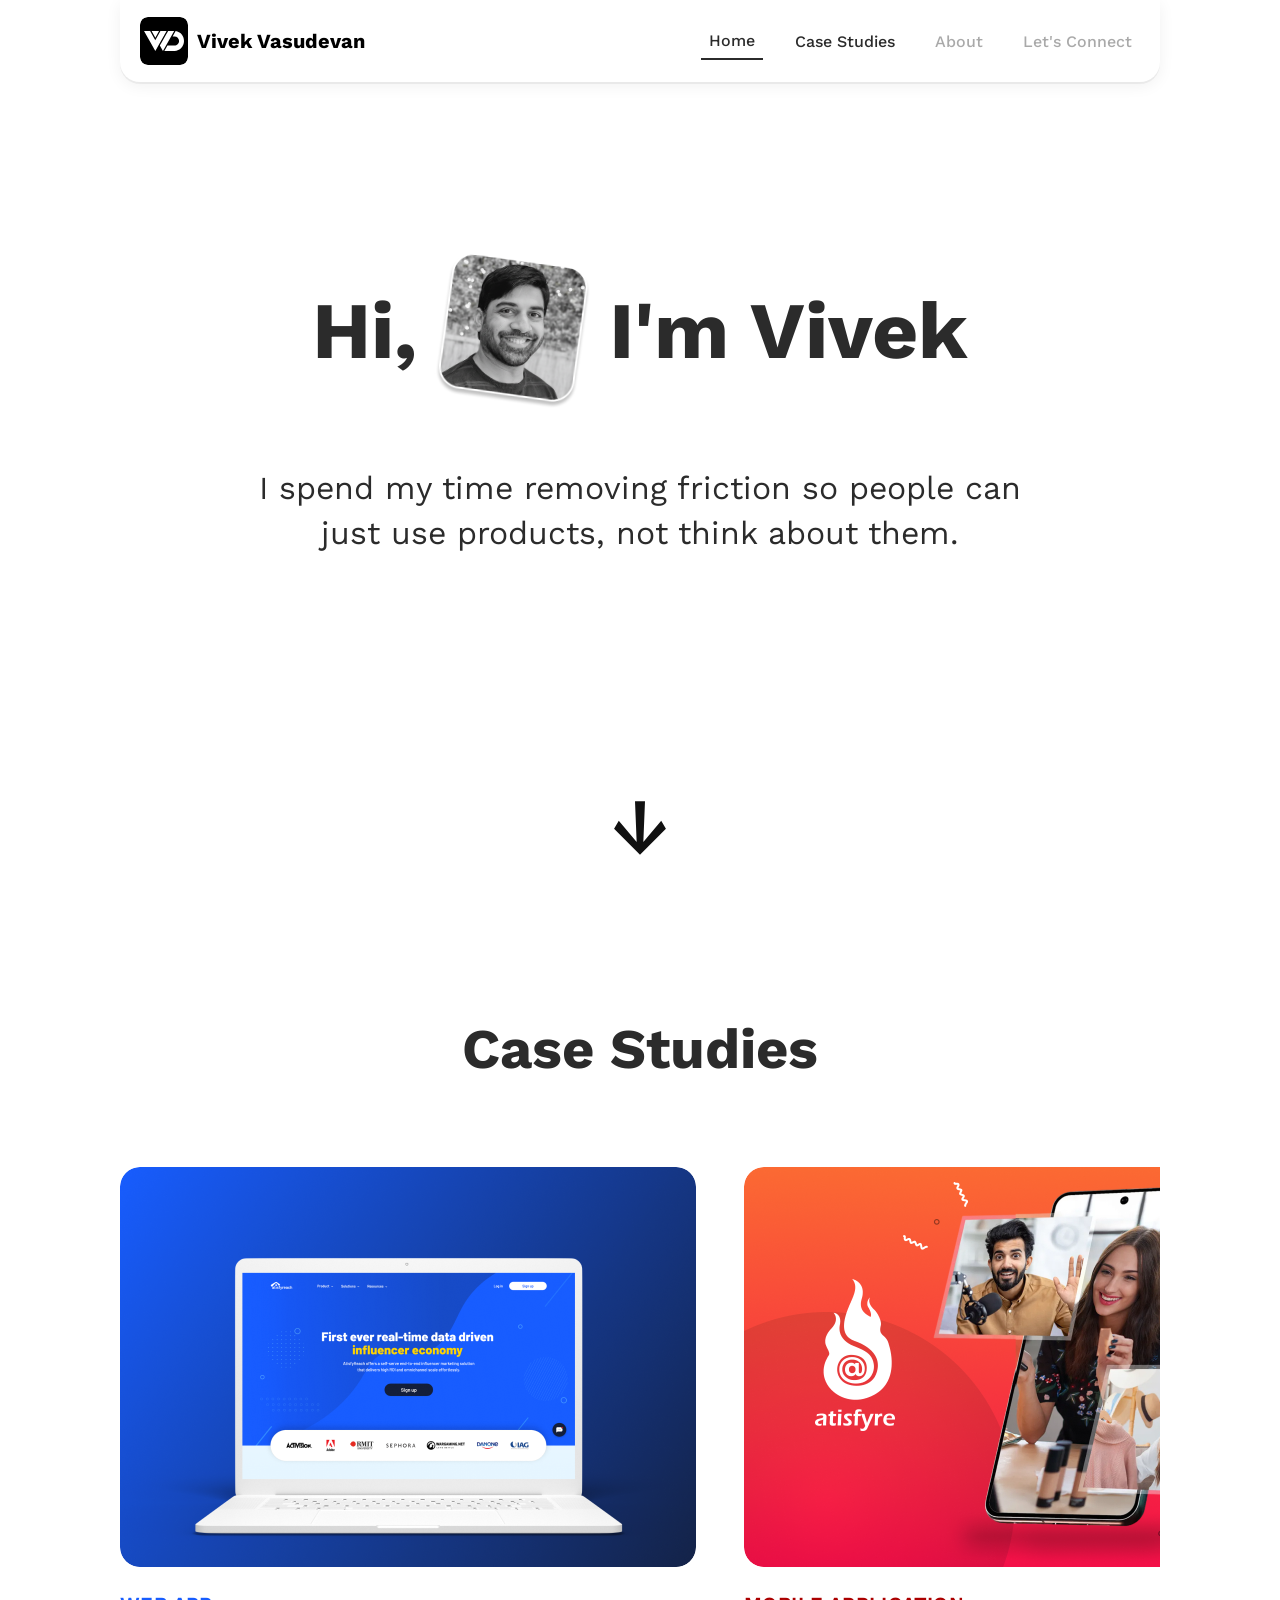
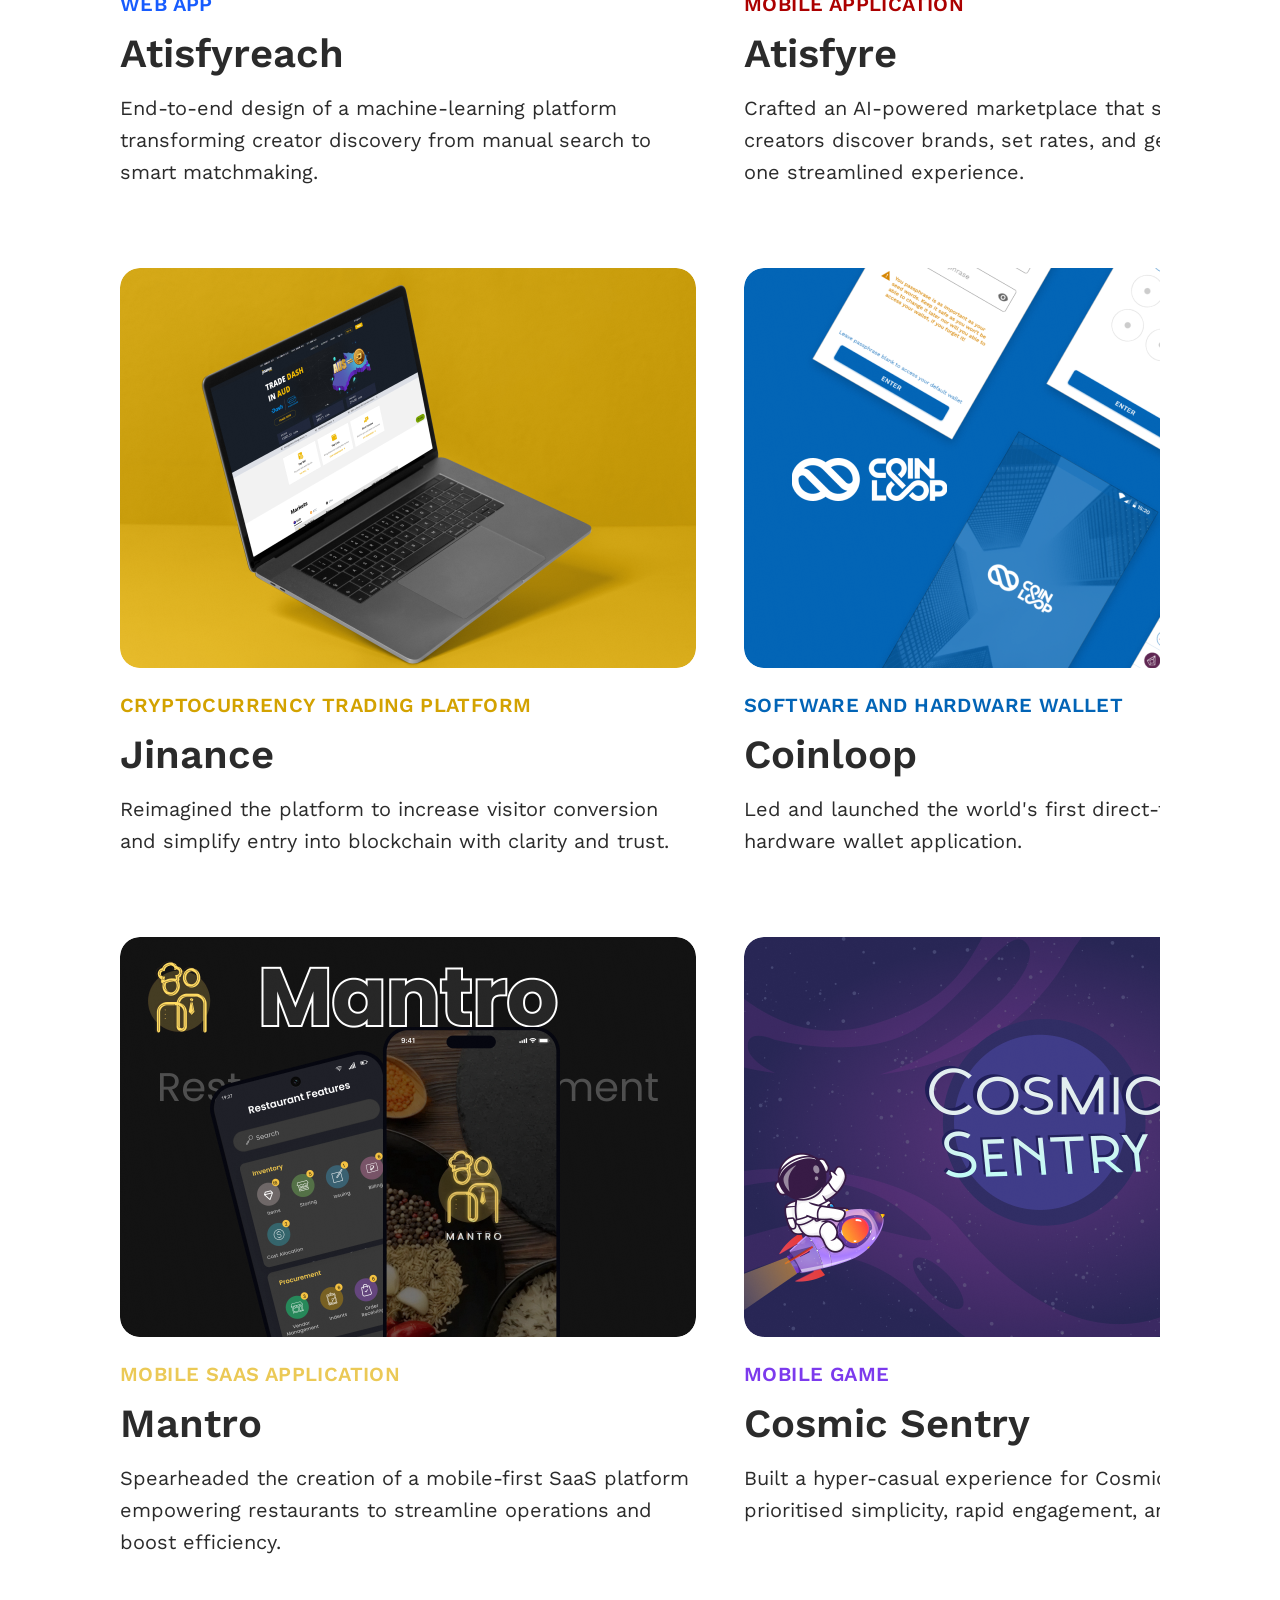
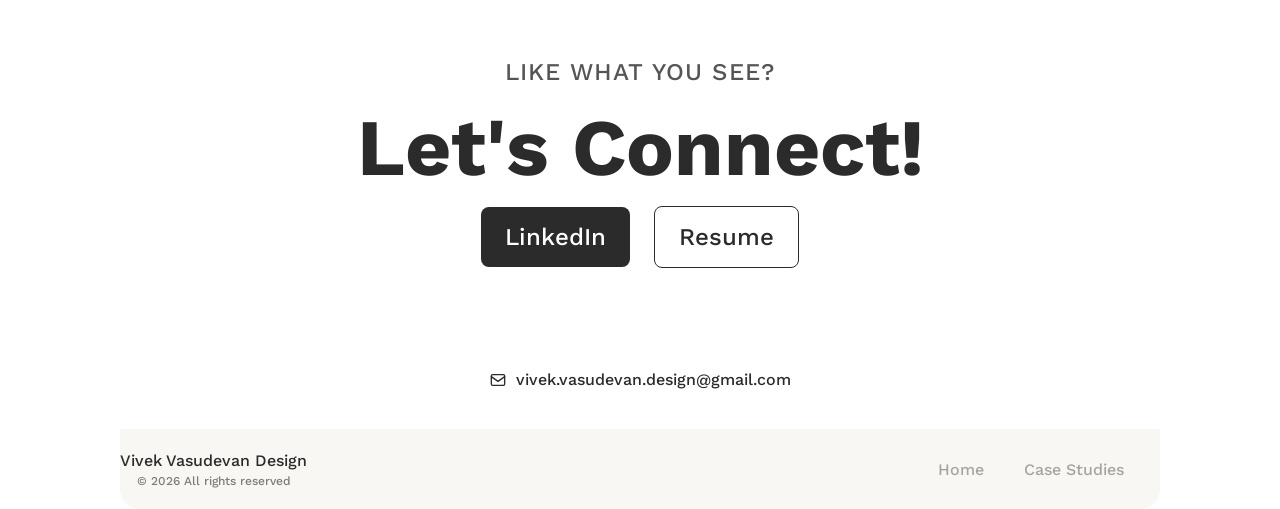
==== index.html @ 22c985d7 "Update resume download link to latest CV file Co-Authored-By: Claude Sonnet 4.6 <noreply@anthropic.c" ====
<!DOCTYPE html>
<html lang="en">
<head>
  <meta charset="UTF-8" />
  <meta name="viewport" content="width=device-width, initial-scale=1.0" />
  <title>Vivek Vasudevan Design</title>
  <link href="https://fonts.googleapis.com/css2?family=Work+Sans:wght@400;500;600;700&display=swap" rel="stylesheet" />
  <style>
    /* ─── Grid system ───────────────────────────────────── */
    :root {
      --page-max:      1440px;
      --page-margin:   120px;          /* left & right margin */
      --content-width: 1200px;         /* 1440 - 2×120 */
      --cols:          12;
      --gutter:        16px;
      /* column width: (1200 - 11×16) / 12 = 85.33px */
      --col-width:     calc((var(--content-width) - 11 * var(--gutter)) / var(--cols));
      /* 6-col span (each card): 576px = (content - 3-gutter gap) / 2 */
      --card-cols:     6;
      --card-gap:      calc(3 * var(--gutter));   /* 48px — 3 gutters between columns */
      --card-width:    calc((var(--content-width) - var(--card-gap)) / 2); /* 576px */
      --card-row-gap:  80px;
    }

    /* ─── Reset ─────────────────────────────────────────── */
    *, *::before, *::after { box-sizing: border-box; margin: 0; padding: 0; }
    html { scroll-behavior: smooth; }

    /* ─── Base ──────────────────────────────────────────── */
    body {
      font-family: 'Work Sans', sans-serif;
      color: #2b2b2b;
      background: #ffffff;
      min-height: 100vh;
    }

    /* ─── Page wrapper (1440px) ─────────────────────────── */
    .page {
      max-width: var(--page-max);
      margin: 0 auto;
      position: relative;
    }

    /* ─── NAVIGATION ────────────────────────────────────── */
    .nav-wrap {
      position: sticky;
      top: 0;
      z-index: 100;
      padding: 0 var(--page-margin);
    }
    nav {
      background: #ffffff;
      border-radius: 0 0 20px 20px;
      height: 82px;
      padding: 0 20px;
      display: flex;
      align-items: center;
      justify-content: space-between;
      box-shadow: 0 2px 0 rgba(0,0,0,0.05), 0 4px 16px rgba(0,0,0,0.06);
      transition: box-shadow 0.3s ease;
    }
    nav.scrolled {
      box-shadow: 0 2px 0 rgba(0,0,0,0.06), 0 8px 24px rgba(0,0,0,0.1);
    }

    .nav-brand {
      display: flex;
      align-items: center;
      gap: 9px;
      text-decoration: none;
    }
    .nav-logo {
      width: 48px;
      height: 48px;
      background: #000;
      border-radius: 8px;
      padding: 4px;
      position: relative;         /* anchor the absolutely-placed image */
      flex-shrink: 0;
    }
    .nav-logo img {
      /* Sit at the correct inset (mirrors Figma: 29.17% top/bottom, 8.33% left/right)
         so the WD mark is never stretched or squished */
      position: absolute;
      top: 29.17%;
      right: 8.33%;
      bottom: 29.17%;
      left: 8.33%;
      width: auto;
      height: auto;
      max-width: 100%;
      max-height: 100%;
      object-fit: contain;
    }
    .nav-name {
      font-size: 20px;
      font-weight: 700;
      color: #000;
      white-space: nowrap;
    }

    .nav-links {
      display: flex;
      gap: 24px;
      align-items: center;
      list-style: none;
    }
    .nav-links a, .nav-links button {
      font-family: 'Work Sans', sans-serif;
      font-size: 16px;
      font-weight: 500;
      color: #2b2b2b;
      text-decoration: none;
      background: none;
      border: none;
      cursor: pointer;
      padding: 8px;
      opacity: 0.4;
      transition: opacity 0.2s;
      display: block;
    }
    .nav-links li.active a,
    .nav-links li.active button {
      opacity: 1;
      border-bottom: 2px solid #2b2b2b;
    }
    .nav-links a:hover, .nav-links button:hover { opacity: 0.8; }

    /* ─── CONTENT CARD ──────────────────────────────────── */
    .content-card {
      margin: 8px var(--page-margin) 0;
      background: #ffffff;
      border-radius: 20px;
      overflow: hidden;
    }

    /* ─── HERO ──────────────────────────────────────────── */
    .hero {
      /* 795px ≈ 9 cols + 8 gutters: 9×85.33 + 8×16 = 896px → Figma value kept exactly */
      width: 795px;
      margin: 0 auto;
      padding: 161px 0 124px;
      display: flex;
      flex-direction: column;
      align-items: center;
      gap: 232px;
    }
    .hero-text {
      display: flex;
      flex-direction: column;
      align-items: center;
      gap: 55px;
      width: 100%;
    }
    .hero-headline {
      display: flex;
      align-items: center;
      justify-content: center;
      gap: 16px;
    }
    .hero-hi, .hero-name {
      font-size: 80px;
      font-weight: 700;
      color: #2b2b2b;
      white-space: nowrap;
      line-height: 1;
    }
    .hero-photo-wrap {
      width: 160px;
      height: 160px;
      display: flex;
      align-items: center;
      justify-content: center;
      flex-shrink: 0;
    }
    .hero-photo {
      width: 150px;
      height: 150px;
      border-radius: 0;
      border: none;
      box-shadow: none;
      object-fit: cover;
      transform: rotate(4deg);
      transition: transform 0.4s cubic-bezier(.34,1.56,.64,1);
    }
    .hero-photo:hover { transform: rotate(0deg) scale(1.05); }
    .hero-tagline {
      font-size: 32px;
      font-weight: 400;
      color: #2b2b2b;
      opacity: 0.6;
      line-height: 1.4;
      text-align: center;
      width: 100%;
    }

    /* Arrow down — no bounding box, fully transparent */
    .arrow-down {
      width: 80px;
      height: 80px;
      cursor: pointer;
      display: flex;
      align-items: center;
      justify-content: center;
      background: none;           /* no fill */
      border: none;               /* no border */
      outline: none;
      box-shadow: none;
      padding: 0;
      animation: bounce 2s ease-in-out infinite;
      transition: opacity 0.3s;
    }
    .arrow-down:hover { opacity: 0.6; }
    .arrow-down img { width: 100%; height: 100%; object-fit: contain; }
    @keyframes bounce {
      0%, 100% { transform: translateY(0); }
      50% { transform: translateY(10px); }
    }

    /* ─── CASE STUDIES ──────────────────────────────────── */
    .case-studies {
      padding: 0 0 100px;
      scroll-margin-top: 110px;
    }
    .section-title {
      font-size: 56px;
      font-weight: 700;
      color: #2b2b2b;
      text-align: center;
      padding: 20px 0 80px;
      line-height: 1.35;
    }
    .cs-grid {
      display: grid;
      /* 2 × 6-col cards separated by a 3-gutter (48px) gap */
      grid-template-columns: repeat(2, var(--card-width));
      column-gap: var(--card-gap);
      row-gap: var(--card-row-gap);
      padding: 0;
      align-items: start;
    }

    /* Case Study Card */
    .cs-card {
      display: flex;
      flex-direction: column;
      gap: 25px;
      text-decoration: none;
      cursor: pointer;
      /* scroll-reveal initial state */
      opacity: 0;
      transform: translateY(40px);
      transition: opacity 0.6s ease, transform 0.6s ease;
    }
    .cs-card.visible {
      opacity: 1;
      transform: translateY(0);
    }
    .cs-card:nth-child(2) { transition-delay: 0.15s; }
    .cs-card:nth-child(4) { transition-delay: 0.15s; }
    .cs-card:nth-child(6) { transition-delay: 0.15s; }

    .cs-image {
      width: var(--card-width);
      height: 400px;
      border-radius: 20px;
      overflow: hidden;
      position: relative;
      flex-shrink: 0;
      transition: transform 0.4s cubic-bezier(.25,.46,.45,.94);
    }
    .cs-card:hover .cs-image { transform: scale(1.02); }
    .cs-image img.bg-img {
      position: absolute;
      inset: 0;
      width: 100%;
      height: 100%;
      object-fit: cover;
    }
    .cs-image .bg-fill {
      position: absolute;
      inset: 0;
      width: 100%;
      height: 100%;
    }
    .cs-image .overlay-img {
      position: absolute;
      width: 100%;
      height: 100%;
      object-fit: cover;
      object-position: center;
    }

    /* Image-specific positioning */
    .cs-img-atisfyreach .laptop {
      position: absolute;
      bottom: -5%;
      left: 50%;
      transform: translateX(-50%);
      width: 110%;
      object-fit: contain;
    }
    .cs-img-atisfyre .phones {
      position: absolute;
      inset: 0;
      width: 100%;
      height: 100%;
      object-fit: cover;
    }
    .cs-img-jinance .macbook {
      position: absolute;
      inset: -11% -13.5%;
      width: calc(100% + 27%);
      height: calc(100% + 22%);
      object-fit: cover;
    }
    .cs-img-coinloop .coinloop-img {
      position: absolute;
      right: -10%;
      top: -10%;
      width: 110%;
      height: 120%;
      object-fit: cover;
      object-position: right top;
    }
    .cs-img-mantro .phone1 {
      position: absolute;
      left: 27%;
      bottom: -5%;
      width: 47%;
      object-fit: contain;
    }
    .cs-img-mantro .phone2 {
      position: absolute;
      right: 0;
      bottom: -5%;
      width: 32%;
      object-fit: contain;
    }
    .cs-img-mantro .mantro-bg-text {
      position: absolute;
      top: 0;
      left: 0;
      right: 0;
      bottom: 0;
      display: flex;
      flex-direction: column;
      align-items: center;
      justify-content: center;
      pointer-events: none;
    }
    .cs-img-mantro .mantro-title-text {
      font-family: 'Work Sans', sans-serif;
      font-size: 80px;
      font-weight: 700;
      color: rgba(217,217,217,0.1);
      white-space: nowrap;
    }
    .cs-img-mantro .mantro-sub-text {
      font-family: 'Work Sans', sans-serif;
      font-size: 28px;
      font-weight: 400;
      color: rgba(217,217,217,0.2);
      text-align: center;
    }
    .cs-img-cosmic .cosmic-overlay {
      position: absolute;
      inset: 0;
      width: 100%;
      height: 100%;
      object-fit: cover;
    }
    .cs-img-cosmic .cosmic-text {
      position: absolute;
      inset: 0;
      display: flex;
      align-items: center;
      justify-content: center;
    }
    .cs-img-cosmic .cosmic-title-text {
      font-family: 'Work Sans', sans-serif;
      font-size: 52px;
      font-weight: 700;
      color: #fff;
      text-align: center;
      letter-spacing: 2px;
    }

    /* Card body */
    .cs-body {
      display: flex;
      flex-direction: column;
      gap: 16px;
      text-align: left;
    }
    .cs-category {
      font-size: 20px;
      font-weight: 600;
      text-transform: uppercase;
      letter-spacing: 0.02em;
    }
    .cs-info {
      display: flex;
      flex-direction: column;
      gap: 16px;
      color: #2b2b2b;
    }
    .cs-title {
      font-size: 40px;
      font-weight: 600;
      line-height: 1.1;
    }
    .cs-desc {
      font-size: 20px;
      font-weight: 400;
      line-height: 32px;
      color: #2b2b2b;
    }

    /* ─── FOOTER ────────────────────────────────────────── */
    .footer {
      display: flex;
      flex-direction: column;
      align-items: center;
      gap: 64px;
      padding-bottom: 0;
    }

    /* CTA block */
    .footer-cta {
      display: flex;
      flex-direction: column;
      gap: 12px;
      align-items: center;
      width: 100%;
    }
    .footer-eyebrow {
      font-size: 24px;
      font-weight: 500;
      color: #2b2b2b;
      opacity: 0.8;
      text-transform: uppercase;
      text-align: center;
      letter-spacing: 0.05em;
    }
    .footer-headline-wrap {
      display: flex;
      flex-direction: column;
      align-items: center;
      gap: 8px;
      height: 192px;
      justify-content: flex-start;
    }
    .footer-headline {
      font-size: 80px;
      font-weight: 700;
      color: #2b2b2b;
      text-align: center;
      line-height: 100px;
    }
    .footer-btns {
      display: flex;
      gap: 24px;
      align-items: center;
    }
    .btn-filled {
      background: #2b2b2b;
      color: #fff;
      padding: 16px 24px;
      border-radius: 8px;
      font-size: 24px;
      font-weight: 500;
      text-decoration: none;
      transition: background 0.2s, transform 0.2s;
      display: inline-block;
    }
    .btn-filled:hover { background: #444; transform: translateY(-2px); }
    .btn-outline {
      border: 1px solid #2b2b2b;
      color: #2b2b2b;
      padding: 16px 24px;
      border-radius: 8px;
      font-size: 24px;
      font-weight: 500;
      text-decoration: none;
      transition: background 0.2s, transform 0.2s;
      display: inline-block;
    }
    .btn-outline:hover { background: #f5f5f5; transform: translateY(-2px); }

    /* Footer bottom area */
    .footer-bottom-area {
      display: flex;
      flex-direction: column;
      align-items: center;
      gap: 24px;
      width: 100%;
    }
    .footer-email-link {
      display: flex;
      align-items: center;
      gap: 10px;
      padding: 16px;
      text-decoration: none;
      color: #2b2b2b;
      font-size: 16px;
      font-weight: 500;
      border-radius: 8px;
      transition: opacity 0.2s;
    }
    .footer-email-link:hover { opacity: 0.6; }
    .footer-email-link img { width: 16px; height: 16px; }

    .footer-bottom-nav {
      width: var(--content-width);
      padding: 16px 20px;
      border-radius: 20px 20px 0 0;
      background: #f8f7f4;
      display: flex;
      align-items: center;
      justify-content: space-between;
    }
    .footer-brand {
      display: flex;
      align-items: center;
      gap: 12px;
      text-decoration: none;
    }
    .footer-logo {
      width: 48px;
      height: 48px;
      background: #000;
      border-radius: 8px;
      position: relative;
      flex-shrink: 0;
    }
    .footer-logo img {
      position: absolute;
      top: 29.17%;
      right: 8.33%;
      bottom: 29.17%;
      left: 8.33%;
      width: auto;
      height: auto;
      max-width: 100%;
      max-height: 100%;
      object-fit: contain;
    }
    .footer-brand-text { display: flex; flex-direction: column; gap: 4px; }
    .footer-brand-name {
      font-size: 16px;
      font-weight: 500;
      color: #2b2b2b;
      text-align: center;
      white-space: nowrap;
    }
    .footer-brand-copy {
      font-size: 12px;
      font-weight: 500;
      color: #2b2b2b;
      opacity: 0.6;
      text-align: center;
    }
    .footer-nav-links {
      display: flex;
      gap: 24px;
      list-style: none;
    }
    .footer-nav-links a, .footer-nav-links button {
      font-family: 'Work Sans', sans-serif;
      font-size: 16px;
      font-weight: 500;
      color: #2b2b2b;
      opacity: 0.4;
      text-decoration: none;
      background: none;
      border: none;
      cursor: pointer;
      padding: 8px;
      transition: opacity 0.2s;
    }
    .footer-nav-links a:hover, .footer-nav-links button:hover { opacity: 0.8; }

    /* ─── SCROLL TO TOP ─────────────────────────────────── */
    .scroll-top {
      position: fixed;
      right: 20px;
      bottom: 40px;
      width: 98px;
      height: 98px;
      background: none;
      border: none;
      padding: 0;
      cursor: pointer;
      display: flex;
      align-items: center;
      justify-content: center;
      opacity: 0;
      transform: translateY(20px);
      transition: opacity 0.3s, transform 0.3s;
      z-index: 99;
    }
    .scroll-top.visible {
      opacity: 1;
      transform: translateY(0);
    }
    .scroll-top:hover { transform: translateY(-4px); }
    .scroll-top img { width: 98px; height: 98px; display: block; }
    .scroll-top-tooltip {
      position: fixed;
      right: 20px;
      bottom: calc(40px + 98px + 12px);
      background: #fff;
      color: #2b2b2b;
      font-family: 'Work Sans', sans-serif;
      font-size: 18px;
      font-weight: 400;
      padding: 14px 24px;
      border-radius: 16px;
      white-space: nowrap;
      box-shadow: 0 4px 20px rgba(0,0,0,0.15);
      opacity: 0;
      pointer-events: none;
      transition: opacity 0.2s;
      z-index: 199;
    }
    .scroll-top-tooltip.visible { opacity: 1; }
    @media (max-width: 1024px) {
      .scroll-top-tooltip { display: none !important; }
    }

    /* ─── REVEAL ANIMATIONS ─────────────────────────────── */
    .reveal {
      opacity: 0;
      transform: translateY(32px);
      transition: opacity 0.7s ease, transform 0.7s ease;
    }
    .reveal.visible {
      opacity: 1;
      transform: translateY(0);
    }

    /* Hero reveal (load animation) */
    .hero-hi, .hero-photo-wrap, .hero-name {
      opacity: 0;
      transform: translateY(20px);
      animation: fadeUp 0.7s ease forwards;
    }
    .hero-hi      { animation-delay: 0.2s; }
    .hero-photo-wrap { animation-delay: 0.35s; }
    .hero-name    { animation-delay: 0.5s; }
    .hero-tagline {
      opacity: 0;
      animation: fadeIn 0.8s ease forwards 0.7s;
    }
    .arrow-down {
      opacity: 0;
      animation: fadeIn 0.8s ease forwards 1s;
    }
    @keyframes fadeUp {
      to { opacity: 1; transform: translateY(0); }
    }
    @keyframes fadeIn {
      to { opacity: 1; }
    }
    /* Arrow down uses its own bounce after fadeIn */
    .arrow-down { animation: fadeIn 0.8s ease forwards 1s, bounce 2s ease-in-out 1.8s infinite; }

    /* ─── HAMBURGER BUTTON ──────────────────────────────────── */
    .nav-hamburger {
      display: none;
      flex-direction: column;
      gap: 4px;
      background: none;
      border: none;
      cursor: pointer;
      padding: 8px;
      flex-shrink: 0;
      width: 48px;
      height: 48px;
      align-items: center;
      justify-content: center;
    }
    .nav-hamburger span {
      display: block;
      width: 32px;
      height: 4px;
      background: #2b2b2b;
      border-radius: 22px;
      transition: transform 0.3s ease, opacity 0.3s ease;
    }
    /* X state: bar 1 moves down 8px and rotates +45°, bar 2 fades, bar 3 moves up 8px and rotates -45° */
    .nav-hamburger.open span:nth-child(1) { transform: translateY(8px) rotate(45deg); }
    .nav-hamburger.open span:nth-child(2) { opacity: 0; transform: scaleX(0); }
    .nav-hamburger.open span:nth-child(3) { transform: translateY(-8px) rotate(-45deg); }

    /* ─── HAMBURGER MENU OVERLAY ────────────────────────────── */
    .mobile-menu {
      display: none;
      flex-direction: column;
      gap: 12px;
      background: #fff;
      border-top: 1px solid rgba(0,0,0,0.08);
      padding: 8px 0 16px;
      /* Float over content — don't push page down */
      position: absolute;
      top: 82px;
      left: 0;
      right: 0;
      z-index: 99;
      box-shadow: 0 8px 24px rgba(0,0,0,0.08);
    }
    .mobile-menu.open { display: flex; }
    @media (min-width: 769px) { .mobile-menu { display: none !important; } }
    .mobile-menu a, .mobile-menu button {
      font-family: 'Work Sans', sans-serif;
      font-size: 16px;
      font-weight: 500;
      color: #2b2b2b;
      text-decoration: none;
      background: none;
      border: none;
      cursor: pointer;
      padding: 10px 20px;
      text-align: left;
      width: 100%;
      display: block;
      transition: opacity 0.2s;
    }
    .mobile-menu a:hover, .mobile-menu button:hover { opacity: 0.6; }

    /* ─── TABLET ≤ 768px ────────────────────────────────────── */
    @media (max-width: 768px) {
      /* Nav */
      .nav-wrap { padding: 0; }
      nav { padding: 0 20px; }
      .nav-links { display: none; }
      .nav-hamburger { display: flex; }

      /* Layout */
      .content-card { margin: 8px 40px 0; }

      /* Hero: constrain width so it doesn't overflow the 688px container */
      .hero { width: 100%; }

      /* Case studies: single column, cards centred at 576px, 400px image, 40px gap */
      .cs-grid { grid-template-columns: 1fr; justify-items: center; row-gap: 40px; }
      .cs-card { max-width: 576px; width: 100%; }
      .cs-image { width: 100%; height: 400px; }

      /* Footer */
      .footer-headline { font-size: 64px; line-height: 1.2; }
      .footer-headline-wrap { height: auto; }
      .footer-bottom-nav { width: 100%; }
      .scroll-top { right: 14px; width: 72px; height: 72px; }
      .scroll-top img { width: 72px; height: 72px; }
    }

    /* ─── MOBILE ≤ 480px ────────────────────────────────────── */
    @media (max-width: 480px) {
      /* Nav */
      .nav-name { display: none; }

      /* Layout */
      .content-card { margin: 8px 16px 0; border-radius: 20px; }

      /* Hero: stack vertically — matches Figma mobile (375px) spacing */
      .hero { width: 100%; padding: 120px 0 100px; gap: 120px; }
      .hero-text { gap: 32px; }
      .hero-headline { flex-direction: column; gap: 24px; align-items: center; }
      .hero-hi, .hero-name { font-size: 80px; white-space: nowrap; }
      .hero-tagline { font-size: 20px; line-height: 1.6; padding: 0 24px; }
      .hero-tagline br { display: none; }

      /* Case studies: full-width cards, 238px image, 40px gap — per Figma */
      .section-title { font-size: 56px; padding: 20px 0 80px; }
      .cs-card { max-width: 100%; }
      .cs-grid { row-gap: 40px; }
      .cs-image { height: 238px; }
      .cs-info { gap: 12px; }
      .cs-title { font-size: 32px; }
      .cs-desc { font-size: 16px; line-height: 32px; }
      .cs-category { font-size: 20px; }

      /* Footer */
      .footer-eyebrow { font-size: 18px; }
      .footer-headline { font-size: 48px; line-height: 1.2; }
      .footer-headline-wrap { height: auto; gap: 24px; }
      .btn-filled, .btn-outline { font-size: 20px; padding: 14px 20px; }
      .footer-bottom-nav {
        width: 100%;
        flex-direction: column;
        gap: 12px;
        align-items: center;
        border-radius: 20px 20px 0 0;
        padding: 16px 20px;
      }
      .footer-nav-links { display: none; }
      .footer-brand { justify-content: center; }
      .footer-brand-text { align-items: center; }

      .scroll-top { right: 8px; width: 60px; height: 60px; }
      .scroll-top img { width: 60px; height: 60px; }
    }
  </style>
</head>
<body>
<div class="page">

  <!-- ═══ NAVIGATION ═══════════════════════════════════════ -->
  <div class="nav-wrap">
    <nav id="main-nav">
      <a href="#" class="nav-brand" onclick="scrollToTop(event)">
        <img src="assets/images/VivekVasudevanDesign_Logo.svg" alt="VD logo" width="48" height="48" style="border-radius:8px;flex-shrink:0;" />
        <span class="nav-name">Vivek Vasudevan</span>
      </a>
      <ul class="nav-links">
        <li class="active" id="nav-home"><a href="#" onclick="scrollToTop(event)">Home</a></li>
        <li id="nav-cs"><a href="#case-studies" onclick="navClick(event,'nav-cs')">Case Studies</a></li>
        <li id="nav-about"><a href="about.html">About</a></li>
        <li id="nav-connect"><button onclick="scrollToFooter()">Let's Connect</button></li>
      </ul>
      <button class="nav-hamburger" id="hamburgerBtn" aria-label="Open menu" aria-expanded="false">
        <span></span><span></span><span></span>
      </button>
    </nav>
    <div class="mobile-menu" id="mobileMenu" role="menu">
      <a href="#" onclick="closeMobileMenu(); scrollToTop(event)">Home</a>
      <a href="#case-studies" onclick="closeMobileMenu()">Case Studies</a>
      <a href="about.html" onclick="closeMobileMenu()">About</a>
      <button onclick="closeMobileMenu(); scrollToFooter()">Let's Connect</button>
    </div>
  </div>

  <!-- ═══ CONTENT CARD ═══════════════════════════════════════ -->
  <div class="content-card">

    <!-- ─── HERO ─────────────────────────────────────────── -->
    <section class="hero">
      <div class="hero-text">
        <div class="hero-headline">
          <span class="hero-hi">Hi,</span>
          <div class="hero-photo-wrap">
            <img
              class="hero-photo"
              src="assets/images/ProfilePic.png"
              alt="Vivek Vasudevan"
            />
          </div>
          <span class="hero-name">I'm Vivek</span>
        </div>
        <p class="hero-tagline">
          I spend my time removing friction so people can<br>
          just use products, not think about them.
        </p>
      </div>
      <button class="arrow-down" onclick="document.getElementById('case-studies').scrollIntoView({behavior:'smooth'})" aria-label="Scroll down">
        <img src="assets/images/arrow-down-line.svg" alt="Scroll down" />
      </button>
    </section>

    <!-- ─── CASE STUDIES ─────────────────────────────────── -->
    <section class="case-studies" id="case-studies">
      <h2 class="section-title reveal">Case Studies</h2>
      <div class="cs-grid">

        <!-- 1. Atisfyreach -->
        <a class="cs-card" href="atisfyreach.html" aria-label="Atisfyreach case study">
          <div class="cs-image">
            <img class="bg-img" src="assets/images/AtisfyReach_CaseStudy_Thumbnail.png" alt="Atisfyreach website on laptop" />
          </div>
          <div class="cs-body">
            <p class="cs-category" style="color:#175cfe;">Web App</p>
            <div class="cs-info">
              <p class="cs-title">Atisfyreach</p>
              <p class="cs-desc">End-to-end design of a machine-learning platform transforming creator discovery from manual search to smart matchmaking.</p>
            </div>
          </div>
        </a>

        <!-- 2. Atisfyre -->
        <a class="cs-card" href="atisfyre.html" aria-label="Atisfyre case study">
          <div class="cs-image">
            <img class="bg-img" src="assets/images/Atisfyre_CaseStudy_Thumbnail.png" alt="Atisfyre app screens" />
          </div>
          <div class="cs-body">
            <p class="cs-category" style="color:#ab0000;">Mobile Application</p>
            <div class="cs-info">
              <p class="cs-title">Atisfyre</p>
              <p class="cs-desc">Crafted an AI-powered marketplace that simplifies how creators discover brands, set rates, and get paid — all in one streamlined experience.</p>
            </div>
          </div>
        </a>

        <!-- 3. Jinance -->
        <a class="cs-card" href="jinance.html" aria-label="Jinance case study">
          <div class="cs-image">
            <img class="bg-img" src="assets/images/Jinance_CaseStudy_Thumbnail.png" alt="Jinance on MacBook" />
          </div>
          <div class="cs-body">
            <p class="cs-category" style="color:#d3a200;">Cryptocurrency Trading Platform</p>
            <div class="cs-info">
              <p class="cs-title">Jinance</p>
              <p class="cs-desc">Reimagined the platform to increase visitor conversion and simplify entry into blockchain with clarity and trust.</p>
            </div>
          </div>
        </a>

        <!-- 4. Coinloop -->
        <a class="cs-card" href="coinloop.html" aria-label="Coinloop case study">
          <div class="cs-image">
            <img class="bg-img" src="assets/images/CoinLoop_CaseStudy_Thumbnail.png" alt="Coinloop wallet app" />
          </div>
          <div class="cs-body">
            <p class="cs-category" style="color:#0264b6;">Software and Hardware Wallet</p>
            <div class="cs-info">
              <p class="cs-title">Coinloop</p>
              <p class="cs-desc">Led and launched the world's first direct-to-mobile hardware wallet application.</p>
            </div>
          </div>
        </a>

        <!-- 5. Mantro -->
        <a class="cs-card" href="https://www.behance.net/gallery/205969113/Mantro-Restaurant-Management-Application" target="_blank" rel="noopener" aria-label="Mantro case study">
          <div class="cs-image">
            <img class="bg-img" src="assets/images/Mantro_CaseStudy_Thumbnail.png" alt="Mantro app screens" />
          </div>
          <div class="cs-body">
            <p class="cs-category" style="color:#ebc956;">Mobile SaaS Application</p>
            <div class="cs-info">
              <p class="cs-title">Mantro</p>
              <p class="cs-desc">Spearheaded the creation of a mobile-first SaaS platform empowering restaurants to streamline operations and boost efficiency.</p>
            </div>
          </div>
        </a>

        <!-- 6. Cosmic Sentry -->
        <a class="cs-card" href="https://www.behance.net/gallery/204079743/Cosmic-Sentry" target="_blank" rel="noopener" aria-label="Cosmic Sentry case study">
          <div class="cs-image">
            <img class="bg-img" src="assets/images/CosmicSentry_CaseStudy_Thumbnail.png" alt="Cosmic Sentry mobile game" />
          </div>
          <div class="cs-body">
            <p class="cs-category" style="color:#7c3aed;">Mobile Game</p>
            <div class="cs-info">
              <p class="cs-title">Cosmic Sentry</p>
              <p class="cs-desc">Built a hyper-casual experience for Cosmic Sentry that prioritised simplicity, rapid engagement, and replayability.</p>
            </div>
          </div>
        </a>

      </div><!-- /cs-grid -->
    </section>

    <!-- ─── FOOTER ────────────────────────────────────────── -->
    <footer class="footer" id="footer">
      <div class="footer-cta reveal">
        <p class="footer-eyebrow">Like what you see?</p>
        <div class="footer-headline-wrap">
          <h2 class="footer-headline">Let's Connect!</h2>
          <div class="footer-btns">
            <a class="btn-filled" href="https://www.linkedin.com/in/vivek-vasudevan/" target="_blank" rel="noopener">LinkedIn</a>
            <a class="btn-outline" href="https://drive.google.com/uc?export=download&id=12Bn1EU3YbMw1S0RNpAvTAhhPqzlsJzr-" target="_blank" rel="noopener">Resume</a>
          </div>
        </div>
      </div>

      <div class="footer-bottom-area reveal">
        <a class="footer-email-link" href="mailto:vivek.vasudevan.design@gmail.com" target="_blank" rel="noopener">
          <svg width="16" height="16" viewBox="0 0 16 16" fill="none" xmlns="http://www.w3.org/2000/svg" aria-hidden="true"><rect x="1.33" y="2.67" width="13.33" height="10.67" rx="1.33" stroke="#2b2b2b" stroke-width="1.33" stroke-linejoin="round"/><path d="M1.33 4.67 L8 9.33 L14.67 4.67" stroke="#2b2b2b" stroke-width="1.33" stroke-linecap="round" stroke-linejoin="round"/></svg>
          vivek.vasudevan.design@gmail.com
        </a>
        <div class="footer-bottom-nav">
          <a href="#" class="footer-brand" onclick="scrollToTop(event)">
            <img src="assets/images/VivekVasudevanDesign_Logo.svg" alt="VD logo" width="48" height="48" style="border-radius:8px;flex-shrink:0;" />
            <div class="footer-brand-text">
              <span class="footer-brand-name">Vivek Vasudevan Design</span>
              <span class="footer-brand-copy">© 2026 All rights reserved</span>
            </div>
          </a>
          <ul class="footer-nav-links">
            <li><a href="#" onclick="scrollToTop(event)">Home</a></li>
            <li><a href="#case-studies">Case Studies</a></li>
            <li><a href="about.html">About</a></li>
          </ul>
        </div>
      </div>
    </footer>

  </div><!-- /content-card -->
</div><!-- /page -->

<!-- ═══ SCROLL TO TOP BUTTON ═══════════════════════════════ -->
<div class="scroll-top-tooltip" id="scrollTooltip">Back to top</div>
<button class="scroll-top" id="scrollTopBtn" onclick="window.scrollTo({top:0,behavior:'smooth'})" aria-label="Scroll to top">
  <img src="assets/images/Btn_ScrollTop.svg" alt="" />
</button>

<!-- ═══ SCRIPTS ═════════════════════════════════════════════ -->
<script>
  /* Nav scroll shadow */
  const nav = document.getElementById('main-nav');
  const scrollTopBtn = document.getElementById('scrollTopBtn');
  const scrollTooltip = document.getElementById('scrollTooltip');
  scrollTopBtn.addEventListener('mouseenter', () => {
    if (scrollTopBtn.classList.contains('visible')) scrollTooltip.classList.add('visible');
  });
  scrollTopBtn.addEventListener('mouseleave', () => scrollTooltip.classList.remove('visible'));

  window.addEventListener('scroll', () => {
    const y = window.scrollY;
    nav.classList.toggle('scrolled', y > 20);
    scrollTopBtn.classList.toggle('visible', y > 400);

    /* Active nav highlight */
    const csTop = document.getElementById('case-studies').getBoundingClientRect().top;
    const footerTop = document.getElementById('footer').getBoundingClientRect().top;
    const navH = 100;
    ['nav-home','nav-cs','nav-about','nav-connect'].forEach(id =>
      document.getElementById(id)?.classList.remove('active')
    );
    if (footerTop < navH + 200) {
      document.getElementById('nav-about')?.classList.add('active');
    } else if (csTop < navH + 100) {
      document.getElementById('nav-cs')?.classList.add('active');
    } else {
      document.getElementById('nav-home')?.classList.add('active');
    }
  });

  /* Scroll-to-top position — keep button and tooltip in sync */
  function updateScrollTopPos() {
    const vw = window.innerWidth;
    const right = vw > 1440 ? (vw - 1440) / 2 + 14 + 'px' : '20px';
    scrollTopBtn.style.right = right;
    scrollTooltip.style.right = right;
  }
  updateScrollTopPos();
  window.addEventListener('resize', updateScrollTopPos);

  /* Nav helpers */
  function scrollToTop(e) {
    e?.preventDefault();
    window.scrollTo({ top: 0, behavior: 'smooth' });
  }
  function scrollToFooter() {
    document.getElementById('footer').scrollIntoView({ behavior: 'smooth' });
  }
  function navClick(e, activeId) {
    /* let default anchor scroll happen */
  }

  /* Hamburger menu */
  const hamburgerBtn = document.getElementById('hamburgerBtn');
  const mobileMenu = document.getElementById('mobileMenu');
  hamburgerBtn?.addEventListener('click', () => {
    const open = mobileMenu.classList.toggle('open');
    hamburgerBtn.classList.toggle('open', open);
    hamburgerBtn.setAttribute('aria-expanded', open);
  });
  function closeMobileMenu() {
    mobileMenu?.classList.remove('open');
    hamburgerBtn?.classList.remove('open');
    hamburgerBtn?.setAttribute('aria-expanded', 'false');
  }
  /* Close mobile menu on scroll */
  window.addEventListener('scroll', closeMobileMenu, { passive: true });

  /* Intersection Observer – scroll reveal */
  const observer = new IntersectionObserver((entries) => {
    entries.forEach(entry => {
      if (entry.isIntersecting) {
        entry.target.classList.add('visible');
      }
    });
  }, { threshold: 0.1, rootMargin: '0px 0px -60px 0px' });

  document.querySelectorAll('.cs-card, .reveal').forEach(el => observer.observe(el));

  /* Stagger cs-card siblings that appear together */
  const cardObserver = new IntersectionObserver((entries) => {
    entries.forEach(entry => {
      if (entry.isIntersecting) {
        const card = entry.target;
        /* check if sibling is also visible — add slight delay for right column */
        setTimeout(() => card.classList.add('visible'), card.dataset.delay || 0);
        cardObserver.unobserve(card);
      }
    });
  }, { threshold: 0.1, rootMargin: '0px 0px -40px 0px' });

  document.querySelectorAll('.cs-card').forEach((card, i) => {
    card.dataset.delay = (i % 2 === 1) ? 150 : 0;
    cardObserver.observe(card);
  });
</script>
</body>
</html>
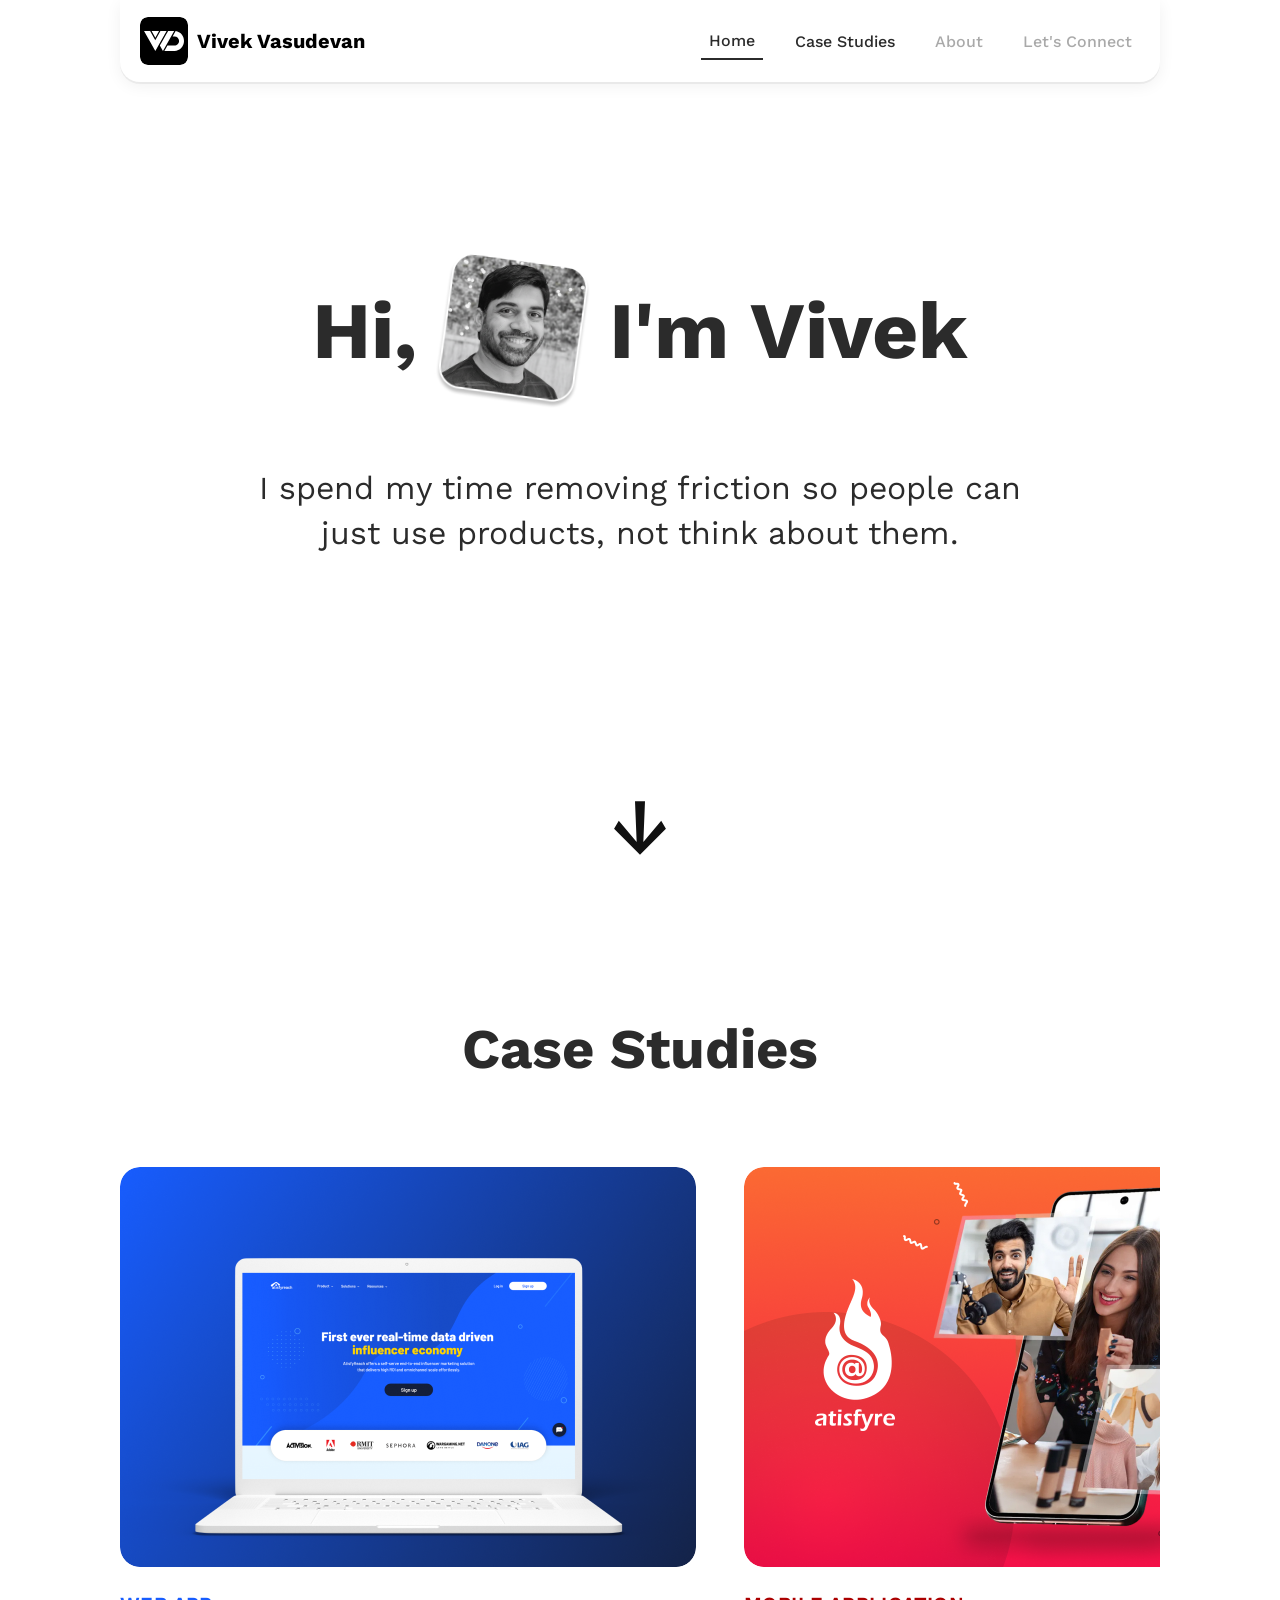
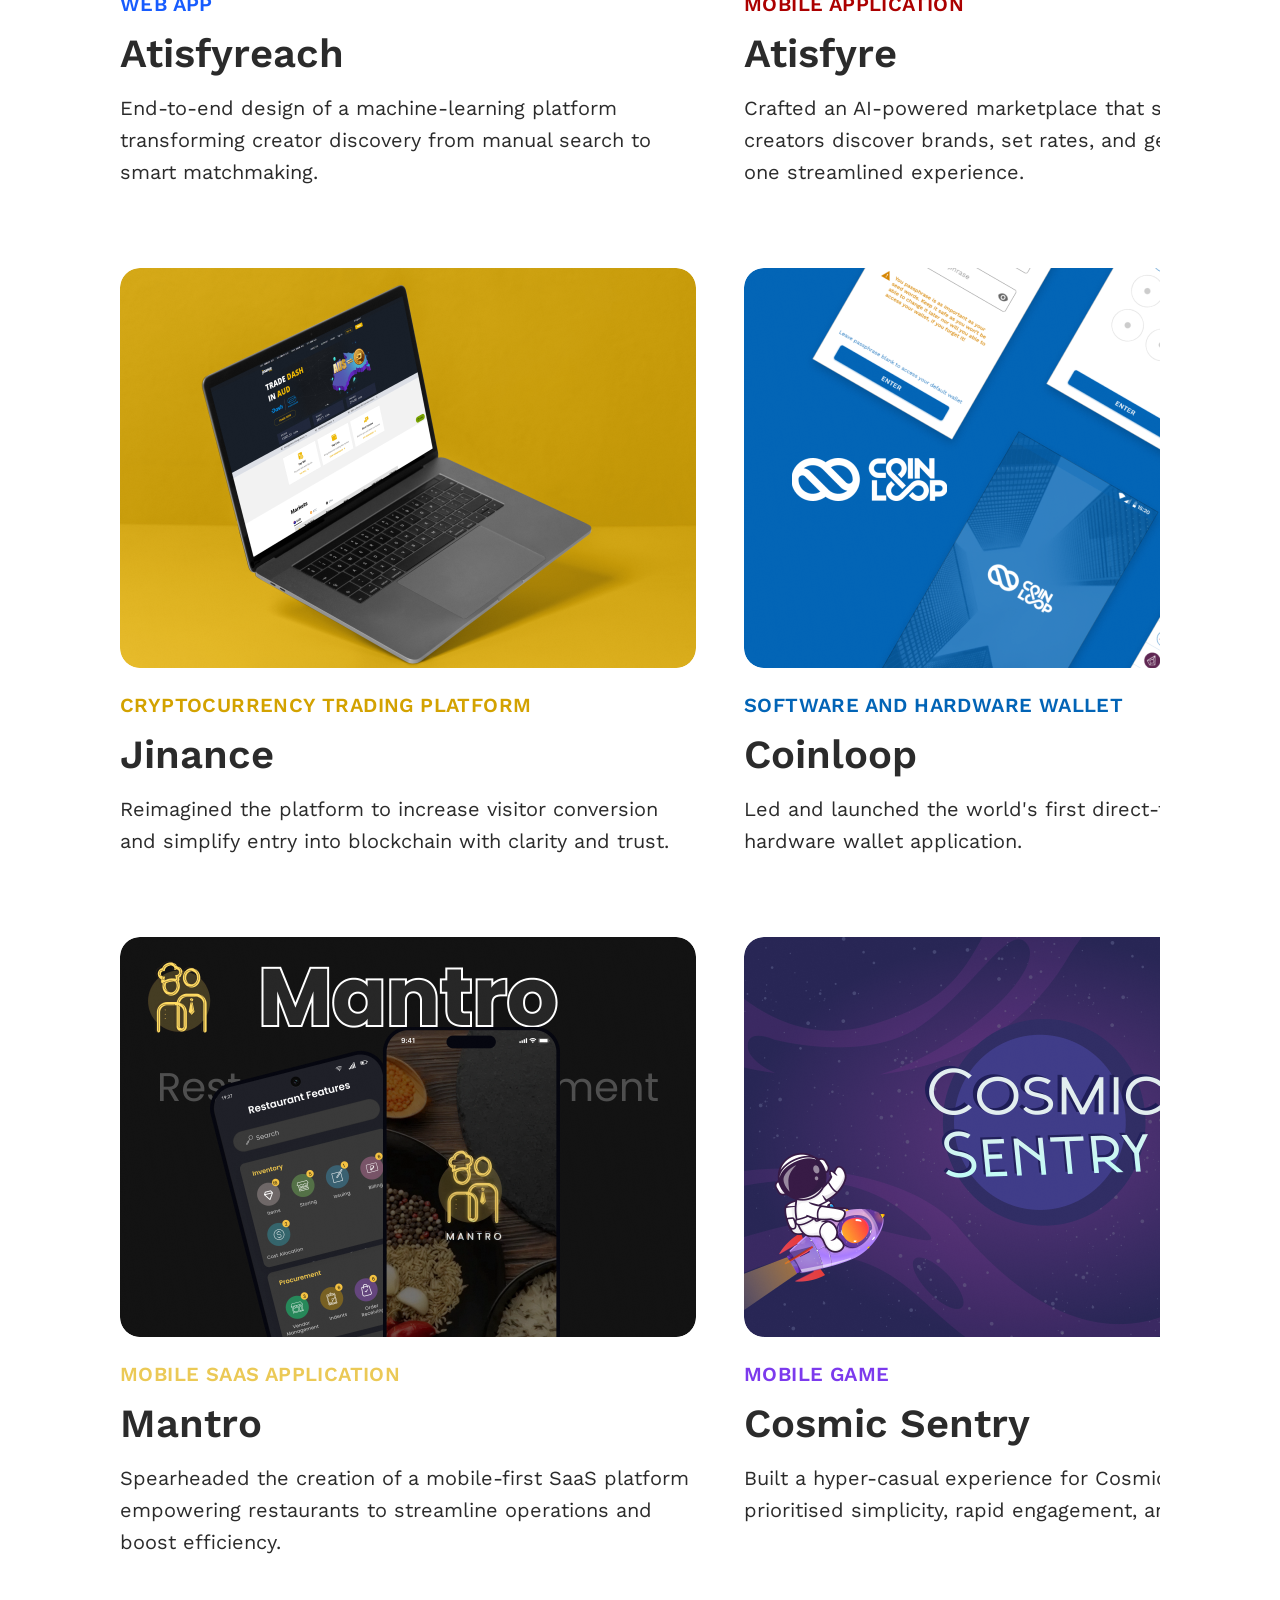
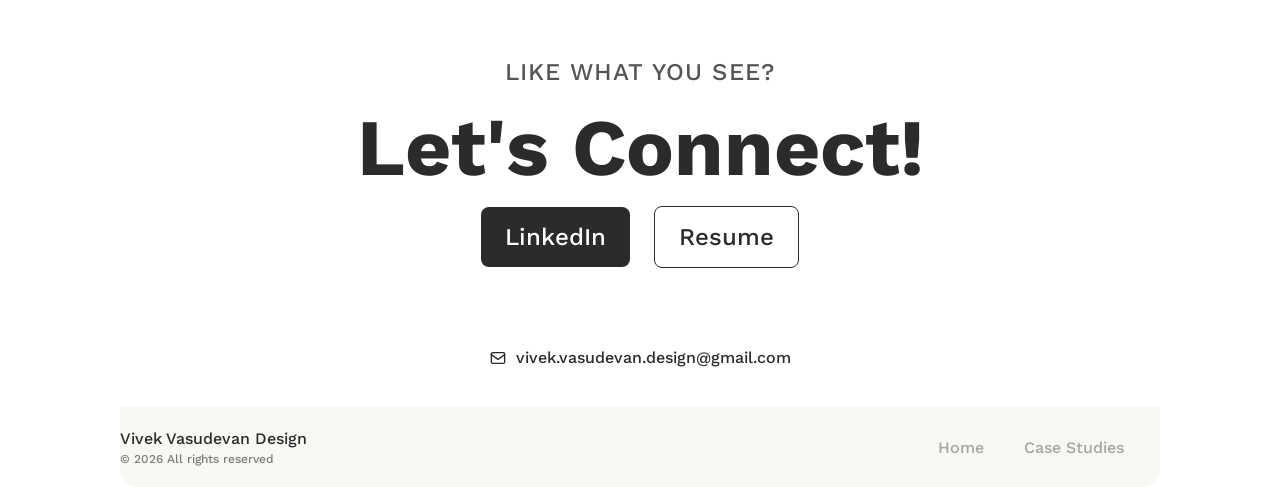
==== commit 4f55821c: "Extract shared components into design system CSS - shared.css v2.0: add nav, buttons, scroll-to-top," ====
--- a/index.html
+++ b/index.html
@@ -1,10 +1,11 @@
 <!DOCTYPE html>
-<html lang="en">
+<html lang="en" data-cs="home">
 <head>
   <meta charset="UTF-8" />
+  <link rel="icon" type="image/svg+xml" href="assets/images/Favicon.svg" />
   <meta name="viewport" content="width=device-width, initial-scale=1.0" />
   <title>Vivek Vasudevan Design</title>
-  <link href="https://fonts.googleapis.com/css2?family=Work+Sans:wght@400;500;600;700&display=swap" rel="stylesheet" />
+  <link rel="stylesheet" href="assets/shared.css" />
   <style>
     /* ─── Grid system ───────────────────────────────────── */
     :root {
@@ -23,12 +24,11 @@
     }
 
     /* ─── Reset ─────────────────────────────────────────── */
-    *, *::before, *::after { box-sizing: border-box; margin: 0; padding: 0; }
     html { scroll-behavior: smooth; }
 
     /* ─── Base ──────────────────────────────────────────── */
     body {
-      font-family: 'Work Sans', sans-serif;
+      font-family: var(--font-ui);
       color: #2b2b2b;
       background: #ffffff;
       min-height: 100vh;
@@ -106,7 +106,7 @@
       list-style: none;
     }
     .nav-links a, .nav-links button {
-      font-family: 'Work Sans', sans-serif;
+      font-family: var(--font-ui);
       font-size: 16px;
       font-weight: 500;
       color: #2b2b2b;
@@ -350,14 +350,14 @@
       pointer-events: none;
     }
     .cs-img-mantro .mantro-title-text {
-      font-family: 'Work Sans', sans-serif;
+      font-family: var(--font-ui);
       font-size: 80px;
       font-weight: 700;
       color: rgba(217,217,217,0.1);
       white-space: nowrap;
     }
     .cs-img-mantro .mantro-sub-text {
-      font-family: 'Work Sans', sans-serif;
+      font-family: var(--font-ui);
       font-size: 28px;
       font-weight: 400;
       color: rgba(217,217,217,0.2);
@@ -378,7 +378,7 @@
       justify-content: center;
     }
     .cs-img-cosmic .cosmic-title-text {
-      font-family: 'Work Sans', sans-serif;
+      font-family: var(--font-ui);
       font-size: 52px;
       font-weight: 700;
       color: #fff;
@@ -427,105 +427,11 @@
     }
 
     /* CTA block */
-    .footer-cta {
-      display: flex;
-      flex-direction: column;
-      gap: 12px;
-      align-items: center;
-      width: 100%;
-    }
-    .footer-eyebrow {
-      font-size: 24px;
-      font-weight: 500;
-      color: #2b2b2b;
-      opacity: 0.8;
-      text-transform: uppercase;
-      text-align: center;
-      letter-spacing: 0.05em;
-    }
-    .footer-headline-wrap {
-      display: flex;
-      flex-direction: column;
-      align-items: center;
-      gap: 8px;
-      height: 192px;
-      justify-content: flex-start;
-    }
-    .footer-headline {
-      font-size: 80px;
-      font-weight: 700;
-      color: #2b2b2b;
-      text-align: center;
-      line-height: 100px;
-    }
-    .footer-btns {
-      display: flex;
-      gap: 24px;
-      align-items: center;
-    }
-    .btn-filled {
-      background: #2b2b2b;
-      color: #fff;
-      padding: 16px 24px;
-      border-radius: 8px;
-      font-size: 24px;
-      font-weight: 500;
-      text-decoration: none;
-      transition: background 0.2s, transform 0.2s;
-      display: inline-block;
-    }
-    .btn-filled:hover { background: #444; transform: translateY(-2px); }
-    .btn-outline {
-      border: 1px solid #2b2b2b;
-      color: #2b2b2b;
-      padding: 16px 24px;
-      border-radius: 8px;
-      font-size: 24px;
-      font-weight: 500;
-      text-decoration: none;
-      transition: background 0.2s, transform 0.2s;
-      display: inline-block;
-    }
-    .btn-outline:hover { background: #f5f5f5; transform: translateY(-2px); }
 
     /* Footer bottom area */
-    .footer-bottom-area {
-      display: flex;
-      flex-direction: column;
-      align-items: center;
-      gap: 24px;
-      width: 100%;
-    }
-    .footer-email-link {
-      display: flex;
-      align-items: center;
-      gap: 10px;
-      padding: 16px;
-      text-decoration: none;
-      color: #2b2b2b;
-      font-size: 16px;
-      font-weight: 500;
-      border-radius: 8px;
-      transition: opacity 0.2s;
-    }
-    .footer-email-link:hover { opacity: 0.6; }
+
     .footer-email-link img { width: 16px; height: 16px; }
 
-    .footer-bottom-nav {
-      width: var(--content-width);
-      padding: 16px 20px;
-      border-radius: 20px 20px 0 0;
-      background: #f8f7f4;
-      display: flex;
-      align-items: center;
-      justify-content: space-between;
-    }
-    .footer-brand {
-      display: flex;
-      align-items: center;
-      gap: 12px;
-      text-decoration: none;
-    }
     .footer-logo {
       width: 48px;
       height: 48px;
@@ -546,28 +452,9 @@
       max-height: 100%;
       object-fit: contain;
     }
-    .footer-brand-text { display: flex; flex-direction: column; gap: 4px; }
-    .footer-brand-name {
-      font-size: 16px;
-      font-weight: 500;
-      color: #2b2b2b;
-      text-align: center;
-      white-space: nowrap;
-    }
-    .footer-brand-copy {
-      font-size: 12px;
-      font-weight: 500;
-      color: #2b2b2b;
-      opacity: 0.6;
-      text-align: center;
-    }
-    .footer-nav-links {
-      display: flex;
-      gap: 24px;
-      list-style: none;
-    }
+
     .footer-nav-links a, .footer-nav-links button {
-      font-family: 'Work Sans', sans-serif;
+      font-family: var(--font-ui);
       font-size: 16px;
       font-weight: 500;
       color: #2b2b2b;
@@ -582,63 +469,14 @@
     .footer-nav-links a:hover, .footer-nav-links button:hover { opacity: 0.8; }
 
     /* ─── SCROLL TO TOP ─────────────────────────────────── */
-    .scroll-top {
-      position: fixed;
-      right: 20px;
-      bottom: 40px;
-      width: 98px;
-      height: 98px;
-      background: none;
-      border: none;
-      padding: 0;
-      cursor: pointer;
-      display: flex;
-      align-items: center;
-      justify-content: center;
-      opacity: 0;
-      transform: translateY(20px);
-      transition: opacity 0.3s, transform 0.3s;
-      z-index: 99;
-    }
-    .scroll-top.visible {
-      opacity: 1;
-      transform: translateY(0);
-    }
+
     .scroll-top:hover { transform: translateY(-4px); }
-    .scroll-top img { width: 98px; height: 98px; display: block; }
-    .scroll-top-tooltip {
-      position: fixed;
-      right: 20px;
-      bottom: calc(40px + 98px + 12px);
-      background: #fff;
-      color: #2b2b2b;
-      font-family: 'Work Sans', sans-serif;
-      font-size: 18px;
-      font-weight: 400;
-      padding: 14px 24px;
-      border-radius: 16px;
-      white-space: nowrap;
-      box-shadow: 0 4px 20px rgba(0,0,0,0.15);
-      opacity: 0;
-      pointer-events: none;
-      transition: opacity 0.2s;
-      z-index: 199;
-    }
-    .scroll-top-tooltip.visible { opacity: 1; }
+
     @media (max-width: 1024px) {
-      .scroll-top-tooltip { display: none !important; }
+
     }
 
     /* ─── REVEAL ANIMATIONS ─────────────────────────────── */
-    .reveal {
-      opacity: 0;
-      transform: translateY(32px);
-      transition: opacity 0.7s ease, transform 0.7s ease;
-    }
-    .reveal.visible {
-      opacity: 1;
-      transform: translateY(0);
-    }
 
     /* Hero reveal (load animation) */
     .hero-hi, .hero-photo-wrap, .hero-name {
@@ -713,7 +551,7 @@
     .mobile-menu.open { display: flex; }
     @media (min-width: 769px) { .mobile-menu { display: none !important; } }
     .mobile-menu a, .mobile-menu button {
-      font-family: 'Work Sans', sans-serif;
+      font-family: var(--font-ui);
       font-size: 16px;
       font-weight: 500;
       color: #2b2b2b;
@@ -749,9 +587,7 @@
       .cs-image { width: 100%; height: 400px; }
 
       /* Footer */
-      .footer-headline { font-size: 64px; line-height: 1.2; }
-      .footer-headline-wrap { height: auto; }
-      .footer-bottom-nav { width: 100%; }
+
       .scroll-top { right: 14px; width: 72px; height: 72px; }
       .scroll-top img { width: 72px; height: 72px; }
     }
@@ -783,21 +619,6 @@
       .cs-category { font-size: 20px; }
 
       /* Footer */
-      .footer-eyebrow { font-size: 18px; }
-      .footer-headline { font-size: 48px; line-height: 1.2; }
-      .footer-headline-wrap { height: auto; gap: 24px; }
-      .btn-filled, .btn-outline { font-size: 20px; padding: 14px 20px; }
-      .footer-bottom-nav {
-        width: 100%;
-        flex-direction: column;
-        gap: 12px;
-        align-items: center;
-        border-radius: 20px 20px 0 0;
-        padding: 16px 20px;
-      }
-      .footer-nav-links { display: none; }
-      .footer-brand { justify-content: center; }
-      .footer-brand-text { align-items: center; }
 
       .scroll-top { right: 8px; width: 60px; height: 60px; }
       .scroll-top img { width: 60px; height: 60px; }
@@ -959,7 +780,7 @@
           <h2 class="footer-headline">Let's Connect!</h2>
           <div class="footer-btns">
             <a class="btn-filled" href="https://www.linkedin.com/in/vivek-vasudevan/" target="_blank" rel="noopener">LinkedIn</a>
-            <a class="btn-outline" href="https://drive.google.com/uc?export=download&id=12Bn1EU3YbMw1S0RNpAvTAhhPqzlsJzr-" target="_blank" rel="noopener">Resume</a>
+            <a class="btn-outline" href="assets/VivekVasudevan_Resume.pdf" download="VivekVasudevan_Resume.pdf" target="_blank" rel="noopener">Resume</a>
           </div>
         </div>
       </div>
--- a/assets/shared.css
+++ b/assets/shared.css
@@ -0,0 +1,573 @@
+/*
+ * ─────────────────────────────────────────────────────────
+ *  SHARED DESIGN SYSTEM — Vivek Vasudevan Portfolio
+ *  shared.css  |  v2.0
+ *
+ *  HOW IT WORKS
+ *  ────────────
+ *  1. Link this file BEFORE any page-specific <style> block.
+ *  2. Add data-cs="[case-study]" to the <html> tag of each page.
+ *     Valid values: atisfyreach | atisfyre | jinance | coinloop | mantro | cosmic-sentry
+ *  3. Use the CSS custom properties (var(--...)) in page styles.
+ *  4. Dark-mode toggle continues to use data-theme="dark" on <html>
+ *     (separate attribute, no conflict).
+ * ─────────────────────────────────────────────────────────
+ */
+
+/* ═══════════════════════════════════════════════════════
+   1. FONTS — all Google Fonts in one network request
+   ═══════════════════════════════════════════════════════ */
+
+/* Work Sans (index, about, atisfyre, jinance, coinloop — UI chrome on every page) */
+/* Poppins  (atisfyreach headings, mantro) */
+/* Lato     (atisfyreach body copy) */
+@import url('https://fonts.googleapis.com/css2?family=Work+Sans:ital,wght@0,400;0,500;0,600;0,700;0,800;1,400&family=Poppins:ital,wght@0,400;0,500;0,600;0,700;0,800;1,700&family=Lato:ital,wght@0,400;0,700;1,700&display=swap');
+
+/* ─── Moonglade DEMO (Cosmic Sentry) ─────────────────── */
+/* Place the font file at: assets/fonts/MoongladeDemo.woff2  */
+/* (download from wherever you sourced Moonglade DEMO)       */
+@font-face {
+  font-family: 'Moonglade DEMO';
+  src: url('fonts/MoongladeDemo.woff2') format('woff2'),
+       url('fonts/MoongladeDemo.woff')  format('woff');
+  font-weight: 400;
+  font-style: normal;
+  font-display: swap;
+}
+
+/* ═══════════════════════════════════════════════════════
+   2. BASE DESIGN TOKENS  (:root = default / Work Sans pages)
+   ═══════════════════════════════════════════════════════ */
+:root {
+  /* ── Typography ──────────────────────────────────────── */
+  --font-heading : 'Work Sans', sans-serif;
+  --font-body    : 'Work Sans', sans-serif;
+  --font-ui      : 'Work Sans', sans-serif; /* nav, labels, captions — always Work Sans */
+
+  /* ── Colour ──────────────────────────────────────────── */
+  --color-text        : #2b2b2b;
+  --color-text-light  : #555;
+  --color-text-muted  : #888;
+  --color-bg          : #fff;
+  --color-bg-alt      : #f9f6f6; /* page gradient start/end */
+  --color-surface     : #fff;    /* card / panel background */
+  --color-accent      : #175cfe; /* primary CTA blue */
+  --color-accent-hover: #0f4bdb;
+  --color-border      : #e5e5e5;
+
+  /* ── Spacing ─────────────────────────────────────────── */
+  --page-max      : 1440px;
+  --content-width : 1200px;
+  --inner-width   : 1160px;
+  --section-gap   : 120px;  /* vertical space between sections */
+
+  /* ── Radii ───────────────────────────────────────────── */
+  --radius-card : 20px;
+  --radius-btn  : 8px;
+  --radius-pill : 100px;
+  --radius-chip : 6px;
+
+  /* ── Shadows ─────────────────────────────────────────── */
+  --shadow-card : 0 4px 32px rgba(0,0,0,0.07);
+  --shadow-btn  : 0 2px 12px rgba(23,92,254,0.18);
+
+  /* ── Transitions ─────────────────────────────────────── */
+  --transition-fast   : 0.15s ease;
+  --transition-normal : 0.25s ease;
+  --transition-slow   : 0.4s ease;
+}
+
+/* ═══════════════════════════════════════════════════════
+   3. PER-CASE-STUDY TYPOGRAPHY OVERRIDES
+      These only change font tokens; all other tokens
+      inherit from :root above.
+   ═══════════════════════════════════════════════════════ */
+
+/* ── AtisfyReach: Poppins headings + Lato body ───────── */
+[data-cs="atisfyreach"] {
+  --font-heading : 'Poppins', sans-serif;
+  --font-body    : 'Lato', sans-serif;
+}
+
+/* ── Atisfyre: Work Sans throughout ─────────────────── */
+[data-cs="atisfyre"] {
+  --font-heading : 'Work Sans', sans-serif;
+  --font-body    : 'Work Sans', sans-serif;
+}
+
+/* ── Jinance: Work Sans throughout ──────────────────── */
+[data-cs="jinance"] {
+  --font-heading : 'Work Sans', sans-serif;
+  --font-body    : 'Work Sans', sans-serif;
+}
+
+/* ── Coinloop: Work Sans throughout ─────────────────── */
+[data-cs="coinloop"] {
+  --font-heading : 'Work Sans', sans-serif;
+  --font-body    : 'Work Sans', sans-serif;
+}
+
+/* ── Mantro: Poppins throughout ─────────────────────── */
+[data-cs="mantro"] {
+  --font-heading : 'Poppins', sans-serif;
+  --font-body    : 'Poppins', sans-serif;
+}
+
+/* ── Cosmic Sentry: Moonglade DEMO headings ──────────── */
+[data-cs="cosmic-sentry"] {
+  --font-heading : 'Moonglade DEMO', sans-serif;
+  --font-body    : 'Work Sans', sans-serif; /* body stays readable */
+}
+
+/* ═══════════════════════════════════════════════════════
+   4. MINIMAL BASE RESET
+      Safe to apply globally — matches existing page resets
+      so adding this file won't change anything visually.
+   ═══════════════════════════════════════════════════════ */
+*, *::before, *::after {
+  box-sizing: border-box;
+  margin: 0;
+  padding: 0;
+}
+
+html {
+  scroll-behavior: smooth;
+}
+
+/* ═══════════════════════════════════════════════════════
+   5. REVEAL ANIMATION
+      Scroll-triggered entrance. JS adds .visible when
+      element enters the viewport.
+   ═══════════════════════════════════════════════════════ */
+.reveal {
+  opacity: 0;
+  transform: translateY(24px);
+  transition: opacity 0.6s ease, transform 0.6s ease;
+}
+.reveal.visible {
+  opacity: 1;
+  transform: none;
+}
+
+/* ═══════════════════════════════════════════════════════
+   6. NAVIGATION
+      Shared across all pages. Pages with unique nav class
+      names (e.g. .cl-nav-wrap, .mt-nav) keep their own
+      styles for now.
+   ═══════════════════════════════════════════════════════ */
+.nav-wrap {
+  position: sticky;
+  top: 0;
+  z-index: 100;
+  width: 100%;
+  padding: 0 20px;
+}
+
+nav {
+  background: #ffffff;
+  border-radius: 0 0 20px 20px;
+  height: 82px;
+  padding: 0 20px;
+  display: flex;
+  align-items: center;
+  justify-content: space-between;
+  box-shadow: 0 2px 0 rgba(0,0,0,0.05), 0 4px 16px rgba(0,0,0,0.06);
+  transition: box-shadow 0.3s ease;
+}
+nav.scrolled {
+  box-shadow: 0 2px 0 rgba(0,0,0,0.06), 0 8px 24px rgba(0,0,0,0.1);
+}
+
+.nav-brand {
+  display: flex;
+  align-items: center;
+  gap: 9px;
+  text-decoration: none;
+}
+.nav-logo {
+  width: 48px;
+  height: 48px;
+  background: #000;
+  border-radius: 8px;
+  padding: 4px;
+  position: relative;
+  flex-shrink: 0;
+}
+.nav-logo img {
+  position: absolute;
+  top: 29.17%;
+  right: 8.33%;
+  bottom: 29.17%;
+  left: 8.33%;
+  width: auto;
+  height: auto;
+  max-width: 100%;
+  max-height: 100%;
+  object-fit: contain;
+}
+.nav-name {
+  font-size: 20px;
+  font-weight: 700;
+  color: #000;
+  white-space: nowrap;
+}
+
+.nav-links {
+  display: flex;
+  gap: 24px;
+  align-items: center;
+  list-style: none;
+}
+.nav-links a, .nav-links button {
+  font-family: var(--font-ui);
+  font-size: 16px;
+  font-weight: 500;
+  color: #2b2b2b;
+  text-decoration: none;
+  background: none;
+  border: none;
+  cursor: pointer;
+  padding: 8px;
+  opacity: 0.4;
+  transition: opacity 0.2s;
+  display: block;
+}
+.nav-links li.active a,
+.nav-links li.active button {
+  opacity: 1;
+  border-bottom: 2px solid #2b2b2b;
+}
+.nav-links a:hover, .nav-links button:hover { opacity: 0.8; }
+
+/* ─── Hamburger button ───────────────────────────────── */
+.nav-hamburger {
+  display: none;
+  flex-direction: column;
+  gap: 4px;
+  background: none;
+  border: none;
+  cursor: pointer;
+  padding: 8px;
+  flex-shrink: 0;
+  width: 48px;
+  height: 48px;
+  align-items: center;
+  justify-content: center;
+}
+.nav-hamburger span {
+  display: block;
+  width: 32px;
+  height: 4px;
+  background: #2b2b2b;
+  border-radius: 22px;
+  transition: transform 0.3s ease, opacity 0.3s ease;
+}
+.nav-hamburger.open span:nth-child(1) { transform: translateY(8px) rotate(45deg); }
+.nav-hamburger.open span:nth-child(2) { opacity: 0; transform: scaleX(0); }
+.nav-hamburger.open span:nth-child(3) { transform: translateY(-8px) rotate(-45deg); }
+
+/* ─── Mobile menu overlay ────────────────────────────── */
+.mobile-menu {
+  display: none;
+  flex-direction: column;
+  gap: 12px;
+  background: #fff;
+  border-top: 1px solid rgba(0,0,0,0.08);
+  padding: 8px 0 16px;
+  position: absolute;
+  top: 82px;
+  left: 0;
+  right: 0;
+  z-index: 99;
+  box-shadow: 0 8px 24px rgba(0,0,0,0.08);
+}
+.mobile-menu.open { display: flex; }
+@media (min-width: 769px) { .mobile-menu { display: none !important; } }
+.mobile-menu a, .mobile-menu button {
+  font-family: var(--font-ui);
+  font-size: 16px;
+  font-weight: 500;
+  color: #2b2b2b;
+  text-decoration: none;
+  background: none;
+  border: none;
+  cursor: pointer;
+  padding: 10px 20px;
+  text-align: left;
+  width: 100%;
+  display: block;
+  transition: opacity 0.2s;
+}
+.mobile-menu a:hover, .mobile-menu button:hover { opacity: 0.6; }
+
+/* ─── Nav responsive ─────────────────────────────────── */
+@media (max-width: 768px) {
+  .nav-wrap { padding: 0; }
+  nav { padding: 0 20px; max-width: 100%; }
+  .nav-links { display: none; }
+  .nav-hamburger { display: flex; }
+}
+
+/* ─── Back link (case study pages) ──────────────────── */
+.cs-back-link {
+  display: flex;
+  align-items: center;
+  gap: 8px;
+  text-decoration: none;
+  font-family: var(--font-ui);
+  font-size: 15px;
+  font-weight: 500;
+  color: var(--color-text);
+}
+
+/* ═══════════════════════════════════════════════════════
+   7. BUTTONS
+   ═══════════════════════════════════════════════════════ */
+.btn-filled {
+  background: #2b2b2b;
+  color: #fff;
+  padding: 16px 24px;
+  border-radius: var(--radius-btn);
+  font-size: 24px;
+  font-weight: 500;
+  text-decoration: none;
+  transition: background 0.2s, transform 0.2s;
+  display: inline-block;
+}
+.btn-filled:hover { background: #444; transform: translateY(-2px); }
+
+.btn-outline {
+  border: 1px solid #2b2b2b;
+  color: #2b2b2b;
+  padding: 16px 24px;
+  border-radius: var(--radius-btn);
+  font-size: 24px;
+  font-weight: 500;
+  text-decoration: none;
+  transition: background 0.2s, transform 0.2s;
+  display: inline-block;
+}
+.btn-outline:hover { background: #f5f5f5; transform: translateY(-2px); }
+
+/* ─── Button responsive ──────────────────────────────── */
+@media (max-width: 768px) {
+  .btn-filled, .btn-outline { font-size: 20px; padding: 14px 20px; }
+}
+
+/* ═══════════════════════════════════════════════════════
+   8. SCROLL-TO-TOP BUTTON + TOOLTIP
+   ═══════════════════════════════════════════════════════ */
+.scroll-top {
+  position: fixed;
+  right: 20px;
+  bottom: 40px;
+  width: 98px;
+  height: 98px;
+  background: none;
+  border: none;
+  padding: 0;
+  cursor: pointer;
+  display: flex;
+  align-items: center;
+  justify-content: center;
+  opacity: 0;
+  transform: translateY(20px);
+  transition: opacity 0.3s, transform 0.3s;
+  z-index: 99;
+}
+.scroll-top.visible {
+  opacity: 1;
+  transform: translateY(0);
+}
+.scroll-top img {
+  width: 98px;
+  height: 98px;
+  display: block;
+}
+
+.scroll-top-tooltip {
+  position: fixed;
+  right: 20px;
+  bottom: calc(40px + 98px + 12px);
+  background: #fff;
+  color: #2b2b2b;
+  font-family: var(--font-ui);
+  font-size: 18px;
+  font-weight: 400;
+  padding: 14px 24px;
+  border-radius: 16px;
+  white-space: nowrap;
+  box-shadow: 0 4px 20px rgba(0,0,0,0.15);
+  opacity: 0;
+  pointer-events: none;
+  transition: opacity 0.2s;
+  z-index: 199;
+}
+.scroll-top-tooltip.visible { opacity: 1; }
+
+/* Hide tooltip below tablet — finger-tap replaces hover */
+@media (max-width: 1024px) {
+  .scroll-top-tooltip { display: none !important; }
+}
+
+/* ═══════════════════════════════════════════════════════
+   9. FOOTER COMPONENTS
+      .footer itself is page-specific (width / margin-top
+      vary). All sub-components are shared.
+   ═══════════════════════════════════════════════════════ */
+
+/* ─── CTA block ──────────────────────────────────────── */
+.footer-cta {
+  display: flex;
+  flex-direction: column;
+  gap: 12px;
+  align-items: center;
+  width: 100%;
+}
+.footer-eyebrow {
+  font-size: 24px;
+  font-weight: 500;
+  color: #2b2b2b;
+  opacity: 0.8;
+  text-transform: uppercase;
+  text-align: center;
+  letter-spacing: 0.05em;
+}
+.footer-headline-wrap {
+  display: flex;
+  flex-direction: column;
+  align-items: center;
+  gap: 8px;
+}
+.footer-headline {
+  font-size: 80px;
+  font-weight: 700;
+  color: #2b2b2b;
+  text-align: center;
+  line-height: 100px;
+}
+.footer-btns {
+  display: flex;
+  gap: 24px;
+  align-items: center;
+}
+
+/* ─── Bottom area ────────────────────────────────────── */
+.footer-bottom-area {
+  display: flex;
+  flex-direction: column;
+  align-items: center;
+  gap: 24px;
+  width: 100%;
+}
+.footer-email-link {
+  display: flex;
+  align-items: center;
+  gap: 10px;
+  padding: 16px;
+  text-decoration: none;
+  color: #2b2b2b;
+  font-size: 16px;
+  font-weight: 500;
+  border-radius: 8px;
+  transition: opacity 0.2s;
+}
+.footer-email-link:hover { opacity: 0.6; }
+
+/* ─── Bottom bar ─────────────────────────────────────── */
+.footer-bottom-nav {
+  width: var(--content-width);
+  padding: 16px 20px;
+  border-radius: 20px 20px 0 0;
+  background: #f8f7f4;
+  display: flex;
+  align-items: center;
+  justify-content: space-between;
+}
+.footer-brand {
+  display: flex;
+  align-items: center;
+  gap: 12px;
+  text-decoration: none;
+}
+.footer-brand-text {
+  display: flex;
+  flex-direction: column;
+  gap: 4px;
+}
+.footer-brand-name {
+  font-size: 16px;
+  font-weight: 500;
+  color: #2b2b2b;
+  white-space: nowrap;
+}
+.footer-brand-copy {
+  font-size: 12px;
+  font-weight: 500;
+  color: #2b2b2b;
+  opacity: 0.6;
+}
+.footer-nav-links {
+  display: flex;
+  gap: 24px;
+  list-style: none;
+}
+.footer-nav-links a {
+  font-family: var(--font-ui);
+  font-size: 16px;
+  font-weight: 500;
+  color: #2b2b2b;
+  opacity: 0.4;
+  text-decoration: none;
+  padding: 8px;
+  transition: opacity 0.2s;
+}
+.footer-nav-links a:hover { opacity: 0.8; }
+
+/* ─── Footer responsive ──────────────────────────────── */
+@media (max-width: 768px) {
+  .footer-bottom-nav { width: 100%; }
+  .footer-nav-links { display: none; }
+  .footer-headline { font-size: 64px; line-height: 1.2; }
+}
+@media (max-width: 480px) {
+  .footer-headline { font-size: 48px; line-height: 1.2; }
+  .footer-headline-wrap { gap: 24px; }
+  .footer-btns { flex-direction: column; gap: 12px; align-items: stretch; }
+  .footer-bottom-nav {
+    flex-direction: column;
+    gap: 12px;
+    align-items: center;
+    border-radius: 20px 20px 0 0;
+    padding: 16px;
+  }
+  .footer-brand { justify-content: center; }
+}
+
+/* ═══════════════════════════════════════════════════════
+   10. MIGRATION NOTES
+   ═══════════════════════════════════════════════════════
+   When updating a page to use this system:
+
+   Step A — In <html>, add:  data-cs="[case-study-name]"
+   Step B — In <head>, add before the page <style>:
+            <link rel="stylesheet" href="assets/shared.css" />
+   Step C — Remove the duplicate Google Fonts <link> tag
+             (this file handles all font loading).
+   Step D — Replace hardcoded font-family strings with
+             CSS variables (done in v1.0).
+   Step E — Remove CSS blocks for these shared components:
+            - .reveal / .reveal.visible
+            - .nav-wrap / nav / .nav-brand / .nav-logo /
+              .nav-name / .nav-links / .nav-hamburger /
+              .mobile-menu  (standard-named nav only)
+            - .btn-filled / .btn-outline
+            - .scroll-top / .scroll-top-tooltip
+            - .footer-cta / .footer-eyebrow /
+              .footer-headline-wrap / .footer-headline /
+              .footer-btns / .footer-bottom-area /
+              .footer-email-link / .footer-bottom-nav /
+              .footer-brand / .footer-brand-text /
+              .footer-brand-name / .footer-brand-copy /
+              .footer-nav-links
+   ════════════════════════════════════════════════════════ */
